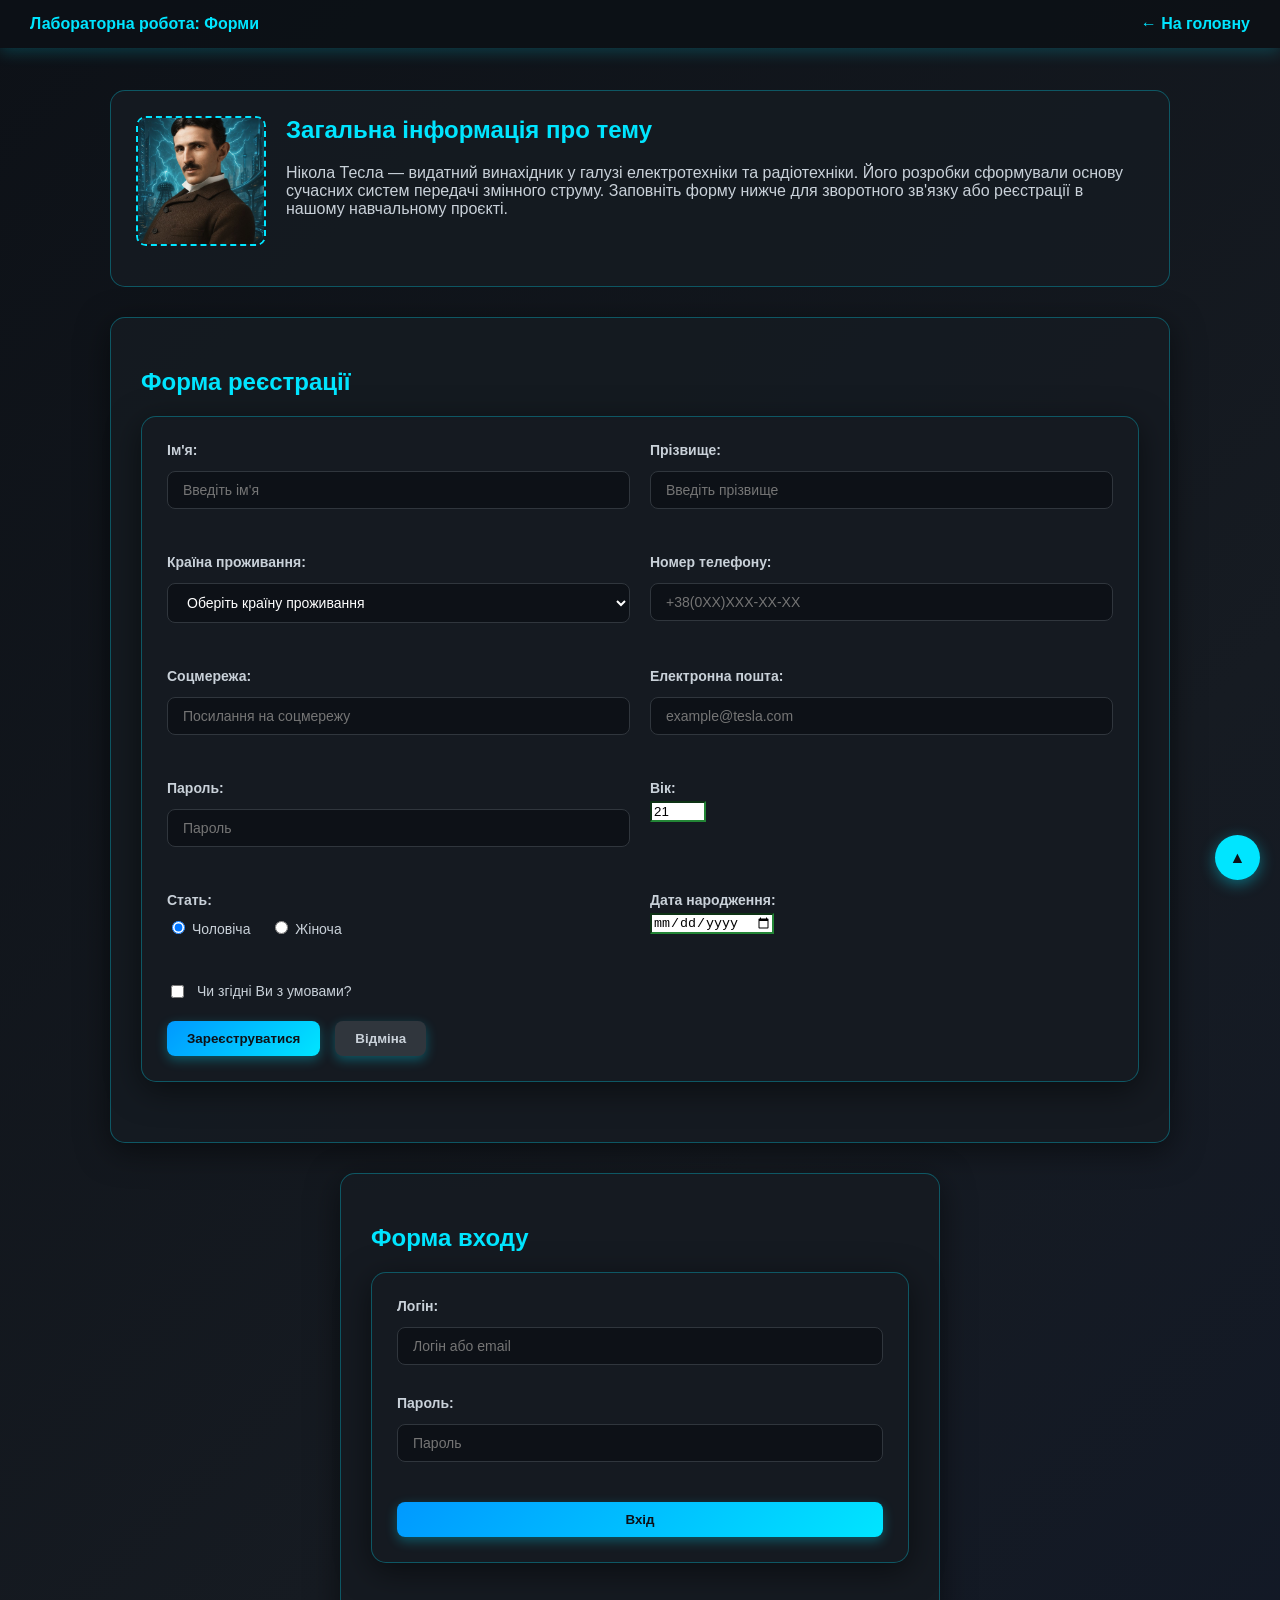
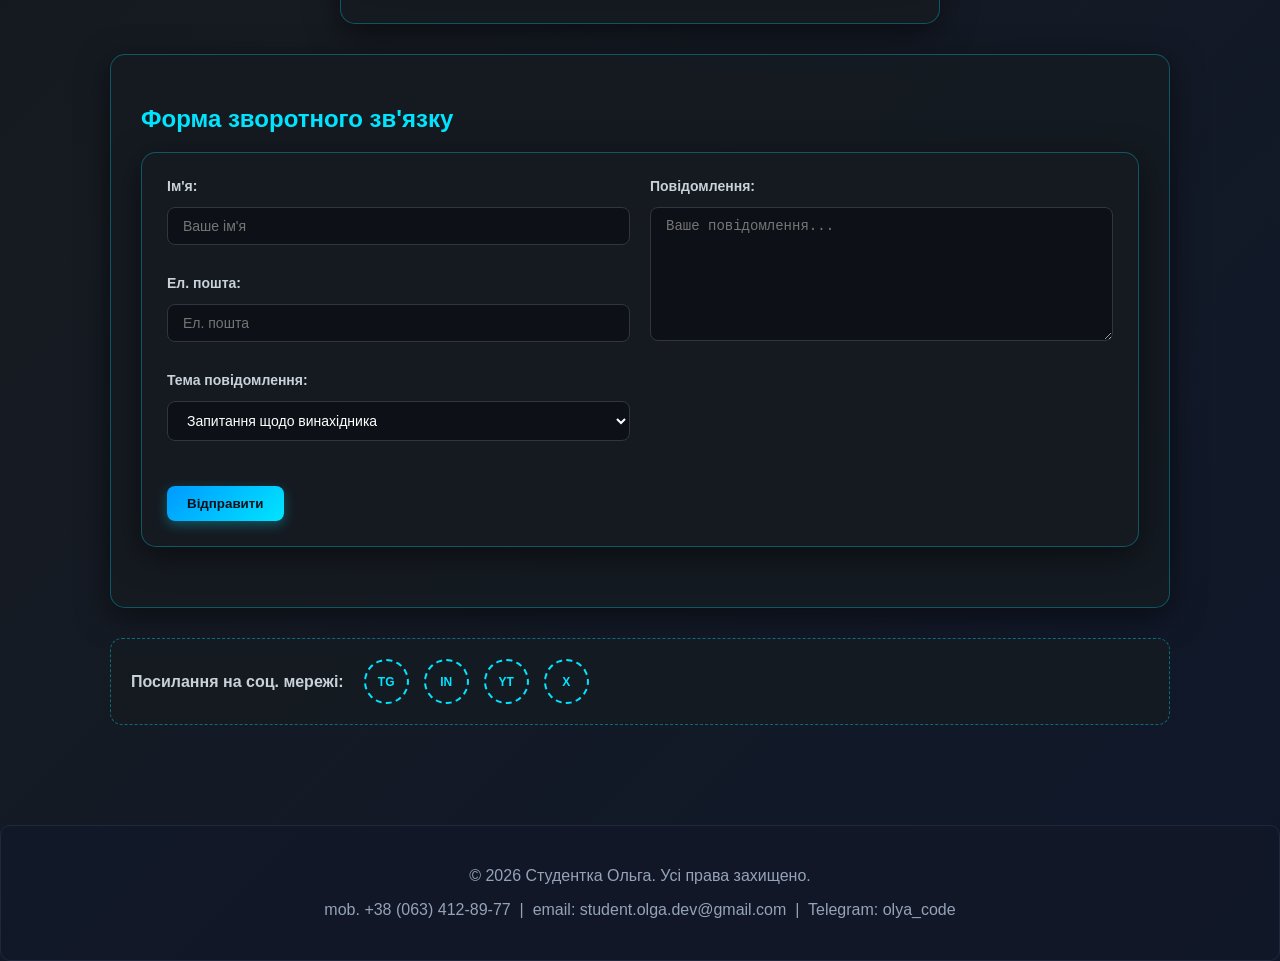
==== contact.html @ 8aa7f75f "Додано базові файли з лабораторної роботи 1" ====
<!DOCTYPE html>
<html lang="uk">
<head>
    <meta charset="UTF-8">
    <meta name="viewport" content="width=device-width, initial-scale=1.0">
    <title>Лабораторна робота: Форми</title>
    <link rel="stylesheet" href="css/styles.css">
    <style>
        .form-section {
            background: rgba(22, 27, 34, 0.9);
            border-radius: 15px;
            padding: 30px;
            margin-bottom: 30px;
            border: 1px solid rgba(0, 229, 255, 0.3);
            box-shadow: 0 8px 32px rgba(0, 0, 0, 0.5);
        }
        .form-row {
            display: grid;
            grid-template-columns: 1fr 1fr;
            gap: 20px;
            margin-bottom: 15px;
        }
        .form-group {
            margin-bottom: 15px;
        }
        label {
            display: block;
            margin-bottom: 5px;
            color: #c9d1d9;
            font-weight: bold;
            font-size: 14px;
        }
        .radio-group {
            display: flex;
            gap: 20px;
            align-items: center;
            margin: 10px 0 15px 0;
        }
        .radio-group label {
            font-weight: normal;
            margin-bottom: 0;
            cursor: pointer;
        }
        .checkbox-label {
            display: flex;
            align-items: center;
            gap: 10px;
            cursor: pointer;
            font-weight: normal;
            margin: 15px 0;
        }
        .social-links-box {
            background: rgba(22, 27, 34, 0.9);
            border: 1px dashed rgba(0, 229, 255, 0.4);
            padding: 20px;
            border-radius: 12px;
            display: flex;
            align-items: center;
            gap: 20px;
            margin-bottom: 40px;
            flex-wrap: wrap;
        }
        .social-circle {
            width: 45px;
            height: 45px;
            border: 2px dashed #00e5ff;
            border-radius: 50%;
            display: flex;
            align-items: center;
            justify-content: center;
            color: #00e5ff;
            text-decoration: none;
            font-weight: bold;
            font-size: 12px;
            transition: 0.3s;
        }
        .social-circle:hover {
            background: rgba(0, 229, 255, 0.1);
            box-shadow: 0 0 10px rgba(0, 229, 255, 0.4);
        }
    </style>
</head>
<body>

    <nav>
        <span>Лабораторна робота: Форми</span>
        <a href="index.html">← На головну</a>
    </nav>

    <div class="container" id="main">

               <div class="content-section" style="background: rgba(22, 27, 34, 0.9); border-radius: 15px; padding: 25px; margin-bottom: 30px; border: 1px solid rgba(0, 229, 255, 0.3); overflow: hidden;">
            <img src="images/tesla.jpg" alt="Нікола Тесла" style="float: left; width: 130px; height: 130px; object-fit: cover; border-radius: 10px; border: 2px dashed #00e5ff; margin-right: 20px; margin-bottom: 15px;">
            <div class="text-block">
                <h2 style="color: #00e5ff; margin-top: 0;">Загальна інформація про тему</h2>
                <p>Нікола Тесла — видатний винахідник у галузі електротехніки та радіотехніки. Його розробки сформували основу сучасних систем передачі змінного струму. Заповніть форму нижче для зворотного зв'язку або реєстрації в нашому навчальному проєкті.</p>
            </div>
        </div>

         
        <div class="form-section">
            <h2>Форма реєстрації</h2>
            <form>
                <div class="form-row">
                    <div class="form-group">
                        <label>Ім'я:</label>
                        <input type="text" placeholder="Введіть ім'я" required>
                    </div>
                    <div class="form-group">
                        <label>Прізвище:</label>
                        <input type="text" placeholder="Введіть прізвище" required>
                    </div>
                </div>

                <div class="form-row">
                    <div class="form-group">
                        <label>Країна проживання:</label>
                        <select>
                            <option>Оберіть країну проживання</option>
                            <option>Україна</option>
                            <option>США</option>
                            <option>Велика Британія</option>
                        </select>
                    </div>
                    <div class="form-group">
                        <label>Номер телефону:</label>
                        <input type="tel" placeholder="+38(0XX)XXX-XX-XX" required>
                    </div>
                </div>

                <div class="form-row">
                    <div class="form-group">
                        <label>Соцмережа:</label>
                        <input type="text" placeholder="Посилання на соцмережу">
                    </div>
                    <div class="form-group">
                        <label>Електронна пошта:</label>
                        <input type="email" placeholder="example@tesla.com" required>
                    </div>
                </div>

                <div class="form-row">
                    <div class="form-group">
                        <label>Пароль:</label>
                        <input type="password" placeholder="Пароль" required>
                    </div>
                    <div class="form-group">
                        <label>Вік:</label>
                        <input type="number" min="1" max="120" value="21">
                    </div>
                </div>

                <div class="form-row">
                    <div class="form-group">
                        <label>Стать:</label>
                        <div class="radio-group">
                            <label><input type="radio" name="gender" checked> Чоловіча</label>
                            <label><input type="radio" name="gender"> Жіноча</label>
                        </div>
                    </div>
                    <div class="form-group">
                        <label>Дата народження:</label>
                        <input type="date">
                    </div>
                </div>

                <label class="checkbox-label">
                    <input type="checkbox" required> Чи згідні Ви з умовами?
                </label>

                <div style="display: flex; gap: 15px; margin-top: 20px;">
                    <button type="submit">Зареєструватися</button>
                    <button type="reset" style="background: #30363d; color: #c9d1d9;">Відміна</button>
                </div>
            </form>
        </div>

       
        <div class="form-section" style="max-width: 600px; margin: 0 auto 30px auto;">
            <h2>Форма входу</h2>
            <form>
                <div class="form-group">
                    <label>Логін:</label>
                    <input type="text" placeholder="Логін або email" required>
                </div>
                <div class="form-group">
                    <label>Пароль:</label>
                    <input type="password" placeholder="Пароль" required>
                </div>
                <button type="submit" style="width: 100%; margin-top: 10px;">Вхід</button>
            </form>
        </div>

         
        <div class="form-section">
            <h2>Форма зворотного зв'язку</h2>
            <form>
                <div class="form-row">
                    <div>
                        <div class="form-group">
                            <label>Ім'я:</label>
                            <input type="text" placeholder="Ваше ім'я" required>
                        </div>
                        <div class="form-group">
                            <label>Ел. пошта:</label>
                            <input type="email" placeholder="Ел. пошта" required>
                        </div>
                        <div class="form-group">
                            <label>Тема повідомлення:</label>
                            <select>
                                <option>Запитання щодо винахідника</option>
                                <option>Технічна підтримка</option>
                            </select>
                        </div>
                    </div>
                    <div>
                        <div class="form-group">
                            <label>Повідомлення:</label>
                            <textarea rows="7" placeholder="Ваше повідомлення..." required></textarea>
                        </div>
                    </div>
                </div>
                <button type="submit">Відправити</button>
            </form>
        </div>

        
        <div class="social-links-box">
            <strong>Посилання на соц. мережі:</strong>
            <div style="display: flex; gap: 15px; flex-wrap: wrap;">
                <a href="#" class="social-circle">TG</a>
                <a href="#" class="social-circle">IN</a>
                <a href="#" class="social-circle">YT</a>
                <a href="#" class="social-circle">X</a>
            </div>
        </div>

    </div>

    <a href="#main" class="scroll-top" title="Вгору">▲</a>

    <footer id="contacts" style="text-align: center; padding: 25px; background: rgba(17, 24, 39, 0.9); border: 1px solid #1f293d; border-radius: 10px; color: #94a3b8; margin-top: 40px;">
    <p>© 2026 Студентка Ольга. Усі права захищено.</p>
    <p style="margin-top: 8px;">
        mob. +38 (063) 412-89-77 &nbsp;|&nbsp; email: student.olga.dev@gmail.com &nbsp;|&nbsp; Telegram: olya_code
    </p>
</footer>

</body>
</html>
---- css/styles.css ----
* {
    box-sizing: border-box;
}
body {
    margin: 0;
    padding-top: 70px;
    font-family: Arial, sans-serif;
    background: linear-gradient(135deg, #0d1117, #161b22, #0f172a);
    color: #c9d1d9;
    min-height: 100vh;
}

/* Фіксоване меню зверху */
nav {
    position: fixed;
    top: 0;
    left: 0;
    width: 100%;
    background-color: rgba(13, 17, 23, 0.95);
    padding: 15px 30px;
    display: flex;
    justify-content: space-between;
    align-items: center;
    box-shadow: 0 4px 15px rgba(0, 229, 255, 0.2);
    z-index: 1000;
}
nav a, nav span {
    color: #00e5ff;
    text-decoration: none;
    font-weight: bold;
}
nav a:hover {
    color: #ffffff;
    text-shadow: 0 0 8px #00e5ff;
}

.container {
    max-width: 1100px;
    margin: 0 auto;
    padding: 20px;
}

/* Блок фото на головній (3 в ряд) */
.photo-section {
    background: rgba(22, 27, 34, 0.9);
    border-radius: 15px;
    padding: 25px;
    margin-bottom: 30px;
    border: 1px solid rgba(0, 229, 255, 0.3);
    box-shadow: 0 8px 32px rgba(0, 0, 0, 0.5);
    text-align: center;
}
.photo-section h2 {
    color: #00e5ff;
    margin-top: 0;
    border-bottom: 1px solid rgba(0, 229, 255, 0.2);
    padding-bottom: 10px;
    margin-bottom: 20px;
}
.photo-grid {
    display: flex;
    justify-content: space-between;
    gap: 20px;
    flex-wrap: wrap;
}
.photo-card {
    flex: 1;
    min-width: 280px;
    background: #0d1117;
    border: 2px dashed rgba(0, 229, 255, 0.4);
    border-radius: 10px;
    padding: 15px;
    color: #8b949e;
    text-align: center;
    transition: 0.3s;
}
.photo-card:hover {
    border-color: #00e5ff;
    box-shadow: 0 0 15px rgba(0, 229, 255, 0.3);
}
.photo-card img {
    max-width: 100%;
    height: 150px;
    object-fit: cover;
    border-radius: 6px;
    margin-bottom: 10px;
}
.photo-card a {
    color: #00e5ff;
    text-decoration: none;
    display: block;
    margin-top: 5px;
}
.photo-card a:hover {
    text-decoration: underline;
}

/* Секція з текстом та float */
.content-section {
    background: rgba(22, 27, 34, 0.8);
    border-radius: 12px;
    padding: 20px;
    margin-bottom: 30px;
    border: 1px solid rgba(0, 229, 255, 0.2);
    overflow: hidden;
}
.float-img {
    float: left;
    width: 120px;
    height: 120px;
    background: #21262d;
    border: 2px dashed #00e5ff;
    border-radius: 8px;
    margin-right: 20px;
    margin-bottom: 15px;
    display: flex;
    align-items: center;
    justify-content: center;
    color: #8b949e;
    font-size: 12px;
    text-align: center;
    padding: 10px;
}

/* Стилі для форм */
form {
    background: rgba(22, 27, 34, 0.9);
    border-radius: 15px;
    padding: 25px;
    margin-bottom: 30px;
    border: 1px solid rgba(0, 229, 255, 0.3);
    box-shadow: 0 8px 32px rgba(0, 0, 0, 0.5);
}
h2 {
    color: #00e5ff;
}
input[type="text"],
input[type="password"],
input[type="email"],
input[type="tel"],
select,
textarea {
    width: 100%;
    padding: 10px 15px;
    margin: 8px 0 15px 0;
    background: #0d1117;
    border: 1px solid #30363d;
    border-radius: 8px;
    color: #ffffff;
    font-size: 14px;
    transition: all 0.3s ease;
}
input:focus, select:focus, textarea:focus {
    outline: none;
    border-color: #00e5ff;
    box-shadow: 0 0 10px rgba(0, 229, 255, 0.4);
}
input:not(:placeholder-shown):valid {
    border-color: #238636;
}
input:not(:placeholder-shown):invalid {
    border-color: #da3633;
}
button {
    background: linear-gradient(135deg, #0099ff, #00e5ff);
    color: #0d1117;
    border: none;
    padding: 10px 20px;
    border-radius: 8px;
    font-weight: bold;
    cursor: pointer;
    transition: all 0.3s ease;
    box-shadow: 0 4px 12px rgba(0, 229, 255, 0.3);
}
button:hover {
    opacity: 0.9;
    box-shadow: 0 6px 20px rgba(0, 229, 255, 0.5);
}
.form-grid {
    display: grid;
    grid-template-columns: 1fr 1fr;
    gap: 20px;
}
.full-width {
    grid-column: span 2;
}

/* Модальне вікно */
.modal-overlay {
    position: fixed;
    top: 0;
    left: 0;
    width: 100%;
    height: 100%;
    background: rgba(0, 0, 0, 0.7);
    display: flex;
    justify-content: center;
    align-items: center;
    z-index: 2000;
}
.modal-content {
    background: #161b22;
    width: 500px;
    max-width: 90%;
    padding: 30px;
    border-radius: 15px;
    border: 2px solid #00e5ff;
    box-shadow: 0 0 25px rgba(0, 229, 255, 0.5);
    position: relative;
}
.close-btn {
    position: absolute;
    top: 15px;
    right: 20px;
    background: none;
    border: none;
    color: #00e5ff;
    font-size: 20px;
    cursor: pointer;
}

/* Кнопка "Вгору" */
.scroll-top {
    position: fixed;
    bottom: 20px;
    right: 20px;
    background: #00e5ff;
    color: #0d1117;
    width: 45px;
    height: 45px;
    border-radius: 50%;
    display: flex;
    align-items: center;
    justify-content: center;
    text-decoration: none;
    font-weight: bold;
    box-shadow: 0 4px 15px rgba(0, 229, 255, 0.4);
    z-index: 1000;
}
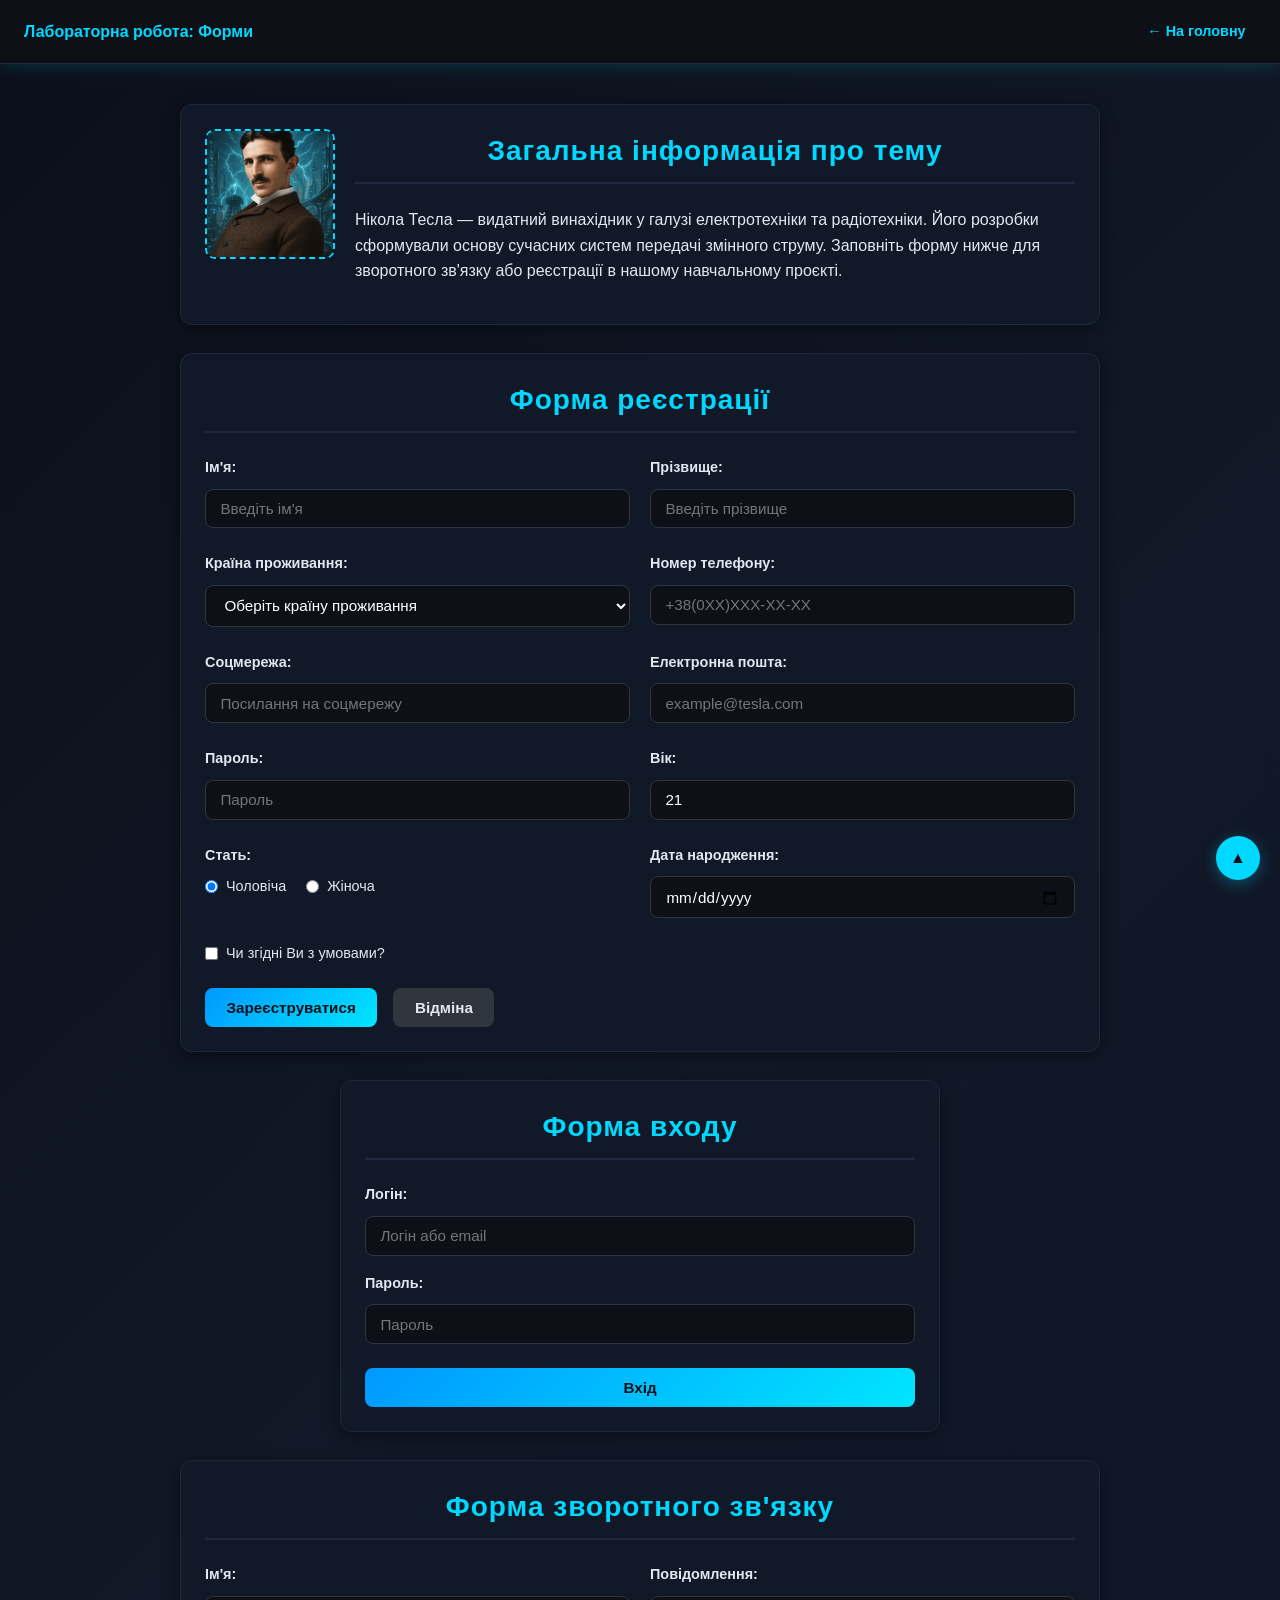
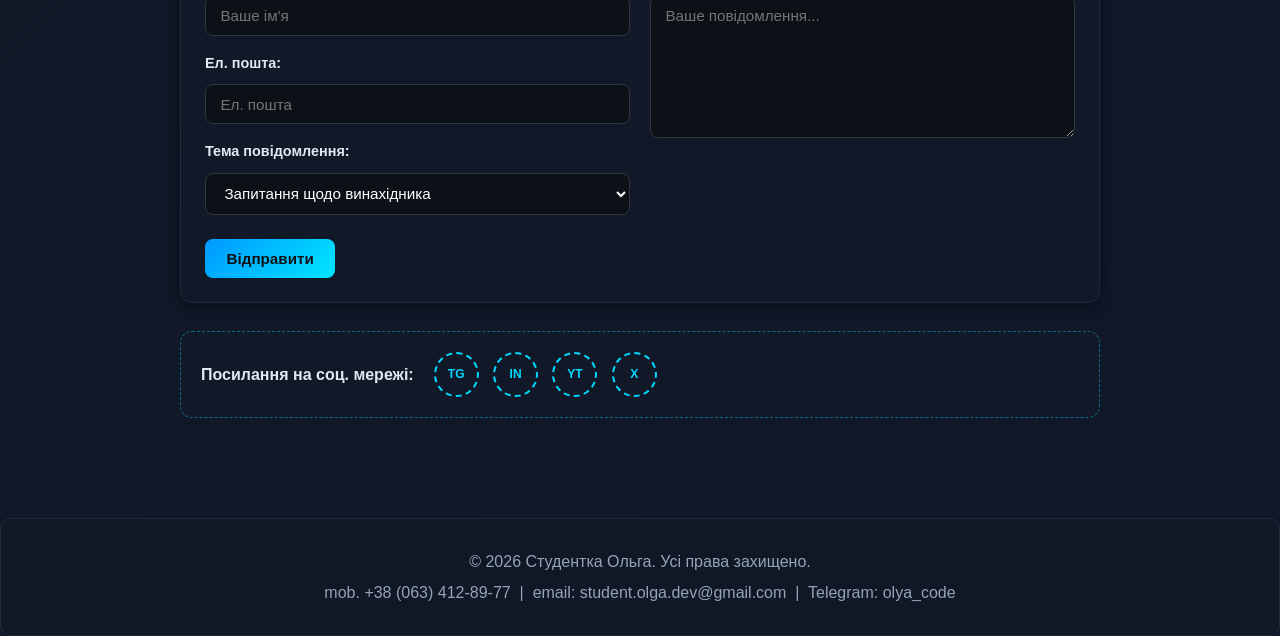
==== commit 2247bc9c: "адаптивний дизайн та медіа-запити" ====
--- a/contact.html
+++ b/contact.html
@@ -5,117 +5,44 @@
     <meta name="viewport" content="width=device-width, initial-scale=1.0">
     <title>Лабораторна робота: Форми</title>
     <link rel="stylesheet" href="css/styles.css">
-    <style>
-        .form-section {
-            background: rgba(22, 27, 34, 0.9);
-            border-radius: 15px;
-            padding: 30px;
-            margin-bottom: 30px;
-            border: 1px solid rgba(0, 229, 255, 0.3);
-            box-shadow: 0 8px 32px rgba(0, 0, 0, 0.5);
-        }
-        .form-row {
-            display: grid;
-            grid-template-columns: 1fr 1fr;
-            gap: 20px;
-            margin-bottom: 15px;
-        }
-        .form-group {
-            margin-bottom: 15px;
-        }
-        label {
-            display: block;
-            margin-bottom: 5px;
-            color: #c9d1d9;
-            font-weight: bold;
-            font-size: 14px;
-        }
-        .radio-group {
-            display: flex;
-            gap: 20px;
-            align-items: center;
-            margin: 10px 0 15px 0;
-        }
-        .radio-group label {
-            font-weight: normal;
-            margin-bottom: 0;
-            cursor: pointer;
-        }
-        .checkbox-label {
-            display: flex;
-            align-items: center;
-            gap: 10px;
-            cursor: pointer;
-            font-weight: normal;
-            margin: 15px 0;
-        }
-        .social-links-box {
-            background: rgba(22, 27, 34, 0.9);
-            border: 1px dashed rgba(0, 229, 255, 0.4);
-            padding: 20px;
-            border-radius: 12px;
-            display: flex;
-            align-items: center;
-            gap: 20px;
-            margin-bottom: 40px;
-            flex-wrap: wrap;
-        }
-        .social-circle {
-            width: 45px;
-            height: 45px;
-            border: 2px dashed #00e5ff;
-            border-radius: 50%;
-            display: flex;
-            align-items: center;
-            justify-content: center;
-            color: #00e5ff;
-            text-decoration: none;
-            font-weight: bold;
-            font-size: 12px;
-            transition: 0.3s;
-        }
-        .social-circle:hover {
-            background: rgba(0, 229, 255, 0.1);
-            box-shadow: 0 0 10px rgba(0, 229, 255, 0.4);
-        }
-    </style>
 </head>
 <body>
 
-    <nav>
+    <nav class="subpage-nav" aria-label="Навігація сторінки форм">
         <span>Лабораторна робота: Форми</span>
         <a href="index.html">← На головну</a>
     </nav>
 
     <div class="container" id="main">
 
-               <div class="content-section" style="background: rgba(22, 27, 34, 0.9); border-radius: 15px; padding: 25px; margin-bottom: 30px; border: 1px solid rgba(0, 229, 255, 0.3); overflow: hidden;">
-            <img src="images/tesla.jpg" alt="Нікола Тесла" style="float: left; width: 130px; height: 130px; object-fit: cover; border-radius: 10px; border: 2px dashed #00e5ff; margin-right: 20px; margin-bottom: 15px;">
-            <div class="text-block">
-                <h2 style="color: #00e5ff; margin-top: 0;">Загальна інформація про тему</h2>
-                <p>Нікола Тесла — видатний винахідник у галузі електротехніки та радіотехніки. Його розробки сформували основу сучасних систем передачі змінного струму. Заповніть форму нижче для зворотного зв'язку або реєстрації в нашому навчальному проєкті.</p>
+        <div class="content-section">
+            <div class="info-intro">
+                <img src="images/tesla.jpg" alt="Нікола Тесла" class="info-avatar">
+                <div class="info-text">
+                    <h2>Загальна інформація про тему</h2>
+                    <p>Нікола Тесла — видатний винахідник у галузі електротехніки та радіотехніки. Його розробки сформували основу сучасних систем передачі змінного струму. Заповніть форму нижче для зворотного зв'язку або реєстрації в нашому навчальному проєкті.</p>
+                </div>
             </div>
         </div>
 
-         
         <div class="form-section">
             <h2>Форма реєстрації</h2>
             <form>
                 <div class="form-row">
                     <div class="form-group">
-                        <label>Ім'я:</label>
-                        <input type="text" placeholder="Введіть ім'я" required>
+                        <label for="reg-name">Ім'я:</label>
+                        <input id="reg-name" type="text" placeholder="Введіть ім'я" required>
                     </div>
                     <div class="form-group">
-                        <label>Прізвище:</label>
-                        <input type="text" placeholder="Введіть прізвище" required>
+                        <label for="reg-surname">Прізвище:</label>
+                        <input id="reg-surname" type="text" placeholder="Введіть прізвище" required>
                     </div>
                 </div>
 
                 <div class="form-row">
                     <div class="form-group">
-                        <label>Країна проживання:</label>
-                        <select>
+                        <label for="reg-country">Країна проживання:</label>
+                        <select id="reg-country">
                             <option>Оберіть країну проживання</option>
                             <option>Україна</option>
                             <option>США</option>
@@ -123,30 +50,30 @@
                         </select>
                     </div>
                     <div class="form-group">
-                        <label>Номер телефону:</label>
-                        <input type="tel" placeholder="+38(0XX)XXX-XX-XX" required>
+                        <label for="reg-phone">Номер телефону:</label>
+                        <input id="reg-phone" type="tel" placeholder="+38(0XX)XXX-XX-XX" required>
                     </div>
                 </div>
 
                 <div class="form-row">
                     <div class="form-group">
-                        <label>Соцмережа:</label>
-                        <input type="text" placeholder="Посилання на соцмережу">
+                        <label for="reg-social">Соцмережа:</label>
+                        <input id="reg-social" type="text" placeholder="Посилання на соцмережу">
                     </div>
                     <div class="form-group">
-                        <label>Електронна пошта:</label>
-                        <input type="email" placeholder="example@tesla.com" required>
+                        <label for="reg-email">Електронна пошта:</label>
+                        <input id="reg-email" type="email" placeholder="example@tesla.com" required>
                     </div>
                 </div>
 
                 <div class="form-row">
                     <div class="form-group">
-                        <label>Пароль:</label>
-                        <input type="password" placeholder="Пароль" required>
+                        <label for="reg-pass">Пароль:</label>
+                        <input id="reg-pass" type="password" placeholder="Пароль" required>
                     </div>
                     <div class="form-group">
-                        <label>Вік:</label>
-                        <input type="number" min="1" max="120" value="21">
+                        <label for="reg-age">Вік:</label>
+                        <input id="reg-age" type="number" min="1" max="120" value="21">
                     </div>
                 </div>
 
@@ -159,8 +86,8 @@
                         </div>
                     </div>
                     <div class="form-group">
-                        <label>Дата народження:</label>
-                        <input type="date">
+                        <label for="reg-birth">Дата народження:</label>
+                        <input id="reg-birth" type="date">
                     </div>
                 </div>
 
@@ -168,46 +95,44 @@
                     <input type="checkbox" required> Чи згідні Ви з умовами?
                 </label>
 
-                <div style="display: flex; gap: 15px; margin-top: 20px;">
+                <div class="form-actions">
                     <button type="submit">Зареєструватися</button>
-                    <button type="reset" style="background: #30363d; color: #c9d1d9;">Відміна</button>
+                    <button type="reset" class="btn-secondary">Відміна</button>
                 </div>
             </form>
         </div>
 
-       
-        <div class="form-section" style="max-width: 600px; margin: 0 auto 30px auto;">
+        <div class="form-section form-card-narrow">
             <h2>Форма входу</h2>
             <form>
                 <div class="form-group">
-                    <label>Логін:</label>
-                    <input type="text" placeholder="Логін або email" required>
+                    <label for="login-user">Логін:</label>
+                    <input id="login-user" type="text" placeholder="Логін або email" required>
                 </div>
                 <div class="form-group">
-                    <label>Пароль:</label>
-                    <input type="password" placeholder="Пароль" required>
+                    <label for="login-pass">Пароль:</label>
+                    <input id="login-pass" type="password" placeholder="Пароль" required>
                 </div>
-                <button type="submit" style="width: 100%; margin-top: 10px;">Вхід</button>
+                <button type="submit" class="btn-full">Вхід</button>
             </form>
         </div>
 
-         
         <div class="form-section">
             <h2>Форма зворотного зв'язку</h2>
             <form>
                 <div class="form-row">
                     <div>
                         <div class="form-group">
-                            <label>Ім'я:</label>
-                            <input type="text" placeholder="Ваше ім'я" required>
+                            <label for="fb-name">Ім'я:</label>
+                            <input id="fb-name" type="text" placeholder="Ваше ім'я" required>
                         </div>
                         <div class="form-group">
-                            <label>Ел. пошта:</label>
-                            <input type="email" placeholder="Ел. пошта" required>
+                            <label for="fb-email">Ел. пошта:</label>
+                            <input id="fb-email" type="email" placeholder="Ел. пошта" required>
                         </div>
                         <div class="form-group">
-                            <label>Тема повідомлення:</label>
-                            <select>
+                            <label for="fb-topic">Тема повідомлення:</label>
+                            <select id="fb-topic">
                                 <option>Запитання щодо винахідника</option>
                                 <option>Технічна підтримка</option>
                             </select>
@@ -215,8 +140,8 @@
                     </div>
                     <div>
                         <div class="form-group">
-                            <label>Повідомлення:</label>
-                            <textarea rows="7" placeholder="Ваше повідомлення..." required></textarea>
+                            <label for="fb-msg">Повідомлення:</label>
+                            <textarea id="fb-msg" rows="7" placeholder="Ваше повідомлення..." required></textarea>
                         </div>
                     </div>
                 </div>
@@ -224,10 +149,9 @@
             </form>
         </div>
 
-        
         <div class="social-links-box">
             <strong>Посилання на соц. мережі:</strong>
-            <div style="display: flex; gap: 15px; flex-wrap: wrap;">
+            <div class="social-list">
                 <a href="#" class="social-circle">TG</a>
                 <a href="#" class="social-circle">IN</a>
                 <a href="#" class="social-circle">YT</a>
@@ -239,12 +163,12 @@
 
     <a href="#main" class="scroll-top" title="Вгору">▲</a>
 
-    <footer id="contacts" style="text-align: center; padding: 25px; background: rgba(17, 24, 39, 0.9); border: 1px solid #1f293d; border-radius: 10px; color: #94a3b8; margin-top: 40px;">
-    <p>© 2026 Студентка Ольга. Усі права захищено.</p>
-    <p style="margin-top: 8px;">
-        mob. +38 (063) 412-89-77 &nbsp;|&nbsp; email: student.olga.dev@gmail.com &nbsp;|&nbsp; Telegram: olya_code
-    </p>
-</footer>
+    <footer id="contacts" class="site-footer">
+        <p>© 2026 Студентка Ольга. Усі права захищено.</p>
+        <p>
+            mob. +38 (063) 412-89-77  |  email: student.olga.dev@gmail.com  |  Telegram: olya_code
+        </p>
+    </footer>
 
 </body>
 </html>
--- a/css/styles.css
+++ b/css/styles.css
@@ -1,239 +1,610 @@
-* {
+*,
+*::before,
+*::after {
     box-sizing: border-box;
 }
+
+:root {
+    --bg-color: #0b0f19;
+    --card-bg: #111827;
+    --surface-elevated: #0f172a;
+    --border-color: #1f293d;
+    --text-main: #e2e8f0;
+    --text-muted: #94a3b8;
+    --electric-blue: #00d8ff;
+    --electric-glow: rgba(0, 216, 255, 0.3);
+}
+
+html {
+    font-size: 16px;
+    scroll-behavior: smooth;
+}
+
 body {
     margin: 0;
-    padding-top: 70px;
-    font-family: Arial, sans-serif;
-    background: linear-gradient(135deg, #0d1117, #161b22, #0f172a);
-    color: #c9d1d9;
+    font-family: 'Segoe UI', Tahoma, Geneva, Verdana, sans-serif;
+    background: linear-gradient(135deg, #0b0f19, #111827, #0f172a);
+    color: var(--text-main);
+    line-height: 1.6;
     min-height: 100vh;
 }
 
-/* Фіксоване меню зверху */
-nav {
-    position: fixed;
-    top: 0;
-    left: 0;
+/* Контейнер */
+.container {
     width: 100%;
-    background-color: rgba(13, 17, 23, 0.95);
-    padding: 15px 30px;
-    display: flex;
+    max-width: 960px;
+    margin: 0 auto;
+    padding: 1.25rem;
+}
+
+/* Шапка головної сторінки */
+.site-header {
+    text-align: center;
+    padding: 1.75rem 1.25rem;
+    background: var(--card-bg);
+    border: 1px solid var(--border-color);
+    border-radius: 12px;
+    box-shadow: 0 0 20px var(--electric-glow);
+    margin-bottom: 1.75rem;
+}
+
+.site-header h1 {
+    color: var(--electric-blue);
+    font-size: clamp(1.75rem, 4vw, 2.5rem);
+    margin: 0;
+    letter-spacing: 2px;
+    text-shadow: 0 0 10px var(--electric-glow);
+}
+
+.subtitle {
+    color: var(--text-muted);
+    font-size: 1.05rem;
+    font-style: italic;
+    margin: 0.6rem 0 1.25rem;
+}
+
+/* Навігація (Flexbox) */
+.main-nav,
+.subpage-nav {
+    display: flex;
+    align-items: center;
+    flex-wrap: wrap;
+    gap: 0.5rem 0.75rem;
+}
+
+.main-nav {
+    justify-content: center;
+}
+
+.subpage-nav {
     justify-content: space-between;
-    align-items: center;
-    box-shadow: 0 4px 15px rgba(0, 229, 255, 0.2);
-    z-index: 1000;
-}
-nav a, nav span {
-    color: #00e5ff;
+    background: rgba(13, 17, 23, 0.95);
+    padding: 0.9rem 1.5rem;
+    border-bottom: 1px solid var(--border-color);
+    box-shadow: 0 4px 15px rgba(0, 216, 255, 0.15);
+    margin-bottom: 1.25rem;
+}
+
+.subpage-nav span {
+    color: var(--electric-blue);
+    font-weight: bold;
+}
+
+.main-nav a,
+.subpage-nav a {
+    color: var(--electric-blue);
     text-decoration: none;
     font-weight: bold;
-}
-nav a:hover {
+    font-size: 0.9rem;
+    padding: 0.35rem 0.65rem;
+    border-radius: 6px;
+    transition: all 0.25s ease;
+}
+
+.main-nav a:hover,
+.main-nav a:focus-visible,
+.subpage-nav a:hover,
+.subpage-nav a:focus-visible {
     color: #ffffff;
-    text-shadow: 0 0 8px #00e5ff;
-}
-
-.container {
-    max-width: 1100px;
-    margin: 0 auto;
-    padding: 20px;
-}
-
-/* Блок фото на головній (3 в ряд) */
-.photo-section {
-    background: rgba(22, 27, 34, 0.9);
-    border-radius: 15px;
-    padding: 25px;
-    margin-bottom: 30px;
-    border: 1px solid rgba(0, 229, 255, 0.3);
-    box-shadow: 0 8px 32px rgba(0, 0, 0, 0.5);
+    background: rgba(0, 216, 255, 0.12);
+    text-shadow: 0 0 8px var(--electric-blue);
+    outline: none;
+}
+
+.nav-divider {
+    color: var(--text-muted);
+    user-select: none;
+}
+
+/* Секції */
+section,
+.form-section,
+.content-section {
+    background: var(--card-bg);
+    border: 1px solid var(--border-color);
+    border-radius: 12px;
+    padding: 1.5rem;
+    margin-bottom: 1.75rem;
+    box-shadow: 0 4px 15px rgba(0, 0, 0, 0.4);
+}
+
+h2 {
+    color: var(--electric-blue);
+    font-size: clamp(1.3rem, 2.5vw, 1.75rem);
+    border-bottom: 2px solid var(--border-color);
+    padding-bottom: 0.5rem;
+    margin-top: 0;
+    letter-spacing: 1px;
     text-align: center;
 }
-.photo-section h2 {
-    color: #00e5ff;
-    margin-top: 0;
-    border-bottom: 1px solid rgba(0, 229, 255, 0.2);
-    padding-bottom: 10px;
-    margin-bottom: 20px;
-}
+
+blockquote {
+    background: #162032;
+    border-left: 4px solid var(--electric-blue);
+    margin: 1.25rem 0;
+    padding: 1rem;
+    border-radius: 0 8px 8px 0;
+    font-style: italic;
+    color: #f1f5f9;
+}
+
+/* Вкладений список */
+.nested-list {
+    padding-left: 1.25rem;
+}
+
+.nested-list > li {
+    margin-bottom: 1rem;
+    font-weight: bold;
+    color: var(--electric-blue);
+}
+
+.nested-list ul {
+    font-weight: normal;
+    color: var(--text-main);
+    margin-top: 0.35rem;
+    padding-left: 1.5rem;
+}
+
+.nested-list ul li {
+    margin-bottom: 0.35rem;
+}
+
+/* Галерея фото (CSS Grid) */
 .photo-grid {
-    display: flex;
+    display: grid;
+    grid-template-columns: repeat(auto-fit, minmax(240px, 1fr));
+    gap: 1.25rem;
+    margin-top: 1.25rem;
+}
+
+.photo-card {
+    display: flex;
+    flex-direction: column;
     justify-content: space-between;
-    gap: 20px;
-    flex-wrap: wrap;
-}
-.photo-card {
-    flex: 1;
-    min-width: 280px;
-    background: #0d1117;
-    border: 2px dashed rgba(0, 229, 255, 0.4);
-    border-radius: 10px;
-    padding: 15px;
-    color: #8b949e;
+    background: var(--surface-elevated);
+    border: 1px solid var(--border-color);
+    border-radius: 8px;
+    padding: 0.85rem;
     text-align: center;
-    transition: 0.3s;
-}
+    transition: transform 0.25s ease, border-color 0.25s ease, box-shadow 0.25s ease;
+}
+
 .photo-card:hover {
-    border-color: #00e5ff;
-    box-shadow: 0 0 15px rgba(0, 229, 255, 0.3);
-}
+    transform: translateY(-4px);
+    border-color: var(--electric-blue);
+    box-shadow: 0 0 15px var(--electric-glow);
+}
+
+.photo-card a {
+    display: block;
+    text-decoration: none;
+    color: inherit;
+}
+
+/* Гнучкі зображення */
+img {
+    max-width: 100%;
+    height: auto;
+    display: block;
+}
+
 .photo-card img {
-    max-width: 100%;
-    height: 150px;
+    width: 100%;
+    height: 240px;
     object-fit: cover;
     border-radius: 6px;
-    margin-bottom: 10px;
-}
-.photo-card a {
-    color: #00e5ff;
-    text-decoration: none;
+    background-color: #000;
+}
+
+.detail-media {
+    text-align: center;
+    margin: 1.5rem 0;
+}
+
+.detail-media img {
+    margin: 0 auto;
+    max-height: 380px;
+    border-radius: 8px;
+    border: 1px solid var(--border-color);
+}
+
+.partner-layout {
+    display: flex;
+    gap: 1.25rem;
+    align-items: flex-start;
+    flex-wrap: wrap;
+    margin-top: 1.25rem;
+}
+
+.partner-photo {
+    width: 280px;
+    max-width: 100%;
+    border-radius: 8px;
+    border: 1px solid var(--border-color);
+}
+
+.partner-info {
+    flex: 1 1 280px;
+}
+
+.info-intro {
+    display: flex;
+    gap: 1.25rem;
+    align-items: flex-start;
+    flex-wrap: wrap;
+}
+
+.info-avatar {
+    width: 130px;
+    height: 130px;
+    object-fit: cover;
+    border-radius: 10px;
+    border: 2px dashed var(--electric-blue);
+}
+
+.info-text {
+    flex: 1 1 240px;
+}
+
+.photo-caption {
+    margin-top: 0.75rem;
+    font-size: 0.95rem;
+}
+
+.photo-caption strong {
+    color: var(--electric-blue);
+}
+
+.photo-caption em {
+    color: var(--text-muted);
+    font-size: 0.85rem;
+}
+
+/* Адаптивна таблиця */
+.table-responsive {
+    width: 100%;
+    overflow-x: auto;
+    -webkit-overflow-scrolling: touch;
+    margin-top: 1rem;
+}
+
+table {
+    width: 100%;
+    min-width: 540px;
+    border-collapse: collapse;
+    background: var(--surface-elevated);
+}
+
+caption {
+    caption-side: top;
+    text-align: left;
+    color: var(--text-muted);
+    margin-bottom: 0.65rem;
+    font-style: italic;
+}
+
+th,
+td {
+    border: 1px solid var(--border-color);
+    padding: 0.75rem;
+    text-align: left;
+}
+
+th {
+    background-color: #1e293b;
+    color: var(--electric-blue);
+}
+
+tbody tr:nth-child(even) {
+    background-color: #131c2e;
+}
+
+tfoot tr {
+    background-color: #1e293b;
+    color: var(--electric-blue);
+}
+
+/* Форми (CSS Grid + Flexbox) */
+.form-card-narrow {
+    max-width: 600px;
+    margin-left: auto;
+    margin-right: auto;
+}
+
+.form-row {
+    display: grid;
+    grid-template-columns: repeat(2, 1fr);
+    gap: 1.25rem;
+    margin-bottom: 0.5rem;
+}
+
+.form-group {
+    margin-bottom: 1rem;
+}
+
+label {
     display: block;
-    margin-top: 5px;
-}
-.photo-card a:hover {
-    text-decoration: underline;
-}
-
-/* Секція з текстом та float */
-.content-section {
-    background: rgba(22, 27, 34, 0.8);
-    border-radius: 12px;
-    padding: 20px;
-    margin-bottom: 30px;
-    border: 1px solid rgba(0, 229, 255, 0.2);
-    overflow: hidden;
-}
-.float-img {
-    float: left;
-    width: 120px;
-    height: 120px;
-    background: #21262d;
-    border: 2px dashed #00e5ff;
-    border-radius: 8px;
-    margin-right: 20px;
-    margin-bottom: 15px;
-    display: flex;
-    align-items: center;
-    justify-content: center;
-    color: #8b949e;
-    font-size: 12px;
-    text-align: center;
-    padding: 10px;
-}
-
-/* Стилі для форм */
-form {
-    background: rgba(22, 27, 34, 0.9);
-    border-radius: 15px;
-    padding: 25px;
-    margin-bottom: 30px;
-    border: 1px solid rgba(0, 229, 255, 0.3);
-    box-shadow: 0 8px 32px rgba(0, 0, 0, 0.5);
-}
-h2 {
-    color: #00e5ff;
-}
+    margin-bottom: 0.35rem;
+    color: var(--text-main);
+    font-weight: bold;
+    font-size: 0.9rem;
+}
+
 input[type="text"],
 input[type="password"],
 input[type="email"],
 input[type="tel"],
+input[type="number"],
+input[type="date"],
 select,
 textarea {
     width: 100%;
-    padding: 10px 15px;
-    margin: 8px 0 15px 0;
+    padding: 0.65rem 0.9rem;
+    margin-top: 0.25rem;
     background: #0d1117;
     border: 1px solid #30363d;
     border-radius: 8px;
     color: #ffffff;
-    font-size: 14px;
-    transition: all 0.3s ease;
-}
-input:focus, select:focus, textarea:focus {
+    font-size: 0.95rem;
+    font-family: inherit;
+    transition: border-color 0.25s ease, box-shadow 0.25s ease;
+}
+
+input:focus,
+select:focus,
+textarea:focus {
     outline: none;
-    border-color: #00e5ff;
-    box-shadow: 0 0 10px rgba(0, 229, 255, 0.4);
-}
-input:not(:placeholder-shown):valid {
-    border-color: #238636;
-}
-input:not(:placeholder-shown):invalid {
-    border-color: #da3633;
-}
+    border-color: var(--electric-blue);
+    box-shadow: 0 0 10px rgba(0, 216, 255, 0.3);
+}
+
+.radio-group {
+    display: flex;
+    gap: 1.25rem;
+    align-items: center;
+    flex-wrap: wrap;
+    margin-top: 0.5rem;
+}
+
+.radio-group label,
+.checkbox-label {
+    display: inline-flex;
+    align-items: center;
+    gap: 0.5rem;
+    font-weight: normal;
+    margin-bottom: 0;
+    cursor: pointer;
+}
+
+.radio-group input,
+.checkbox-label input {
+    width: auto;
+    margin: 0;
+}
+
+.form-actions {
+    display: flex;
+    gap: 1rem;
+    flex-wrap: wrap;
+    margin-top: 1.25rem;
+}
+
 button {
     background: linear-gradient(135deg, #0099ff, #00e5ff);
     color: #0d1117;
     border: none;
-    padding: 10px 20px;
+    padding: 0.7rem 1.35rem;
     border-radius: 8px;
     font-weight: bold;
+    font-size: 0.95rem;
     cursor: pointer;
-    transition: all 0.3s ease;
-    box-shadow: 0 4px 12px rgba(0, 229, 255, 0.3);
-}
+    transition: opacity 0.25s ease, box-shadow 0.25s ease;
+}
+
 button:hover {
-    opacity: 0.9;
-    box-shadow: 0 6px 20px rgba(0, 229, 255, 0.5);
-}
-.form-grid {
-    display: grid;
-    grid-template-columns: 1fr 1fr;
-    gap: 20px;
-}
-.full-width {
-    grid-column: span 2;
-}
-
-/* Модальне вікно */
-.modal-overlay {
-    position: fixed;
-    top: 0;
-    left: 0;
+    opacity: 0.92;
+    box-shadow: 0 6px 18px rgba(0, 216, 255, 0.35);
+}
+
+button.btn-secondary {
+    background: #30363d;
+    color: var(--text-main);
+}
+
+button.btn-full {
     width: 100%;
-    height: 100%;
-    background: rgba(0, 0, 0, 0.7);
-    display: flex;
+    margin-top: 0.5rem;
+}
+
+/* Соцмережі та кнопка «Вгору» */
+.social-links-box {
+    background: var(--card-bg);
+    border: 1px dashed rgba(0, 216, 255, 0.45);
+    padding: 1.25rem;
+    border-radius: 12px;
+    display: flex;
+    align-items: center;
+    gap: 1.25rem;
+    flex-wrap: wrap;
+    margin-bottom: 2.5rem;
+}
+
+.social-list {
+    display: flex;
+    gap: 0.9rem;
+    flex-wrap: wrap;
+}
+
+.social-circle {
+    width: 45px;
+    height: 45px;
+    border: 2px dashed var(--electric-blue);
+    border-radius: 50%;
+    display: flex;
+    align-items: center;
     justify-content: center;
-    align-items: center;
-    z-index: 2000;
-}
-.modal-content {
-    background: #161b22;
-    width: 500px;
-    max-width: 90%;
-    padding: 30px;
-    border-radius: 15px;
-    border: 2px solid #00e5ff;
-    box-shadow: 0 0 25px rgba(0, 229, 255, 0.5);
-    position: relative;
-}
-.close-btn {
-    position: absolute;
-    top: 15px;
-    right: 20px;
-    background: none;
-    border: none;
-    color: #00e5ff;
-    font-size: 20px;
-    cursor: pointer;
-}
-
-/* Кнопка "Вгору" */
+    color: var(--electric-blue);
+    text-decoration: none;
+    font-weight: bold;
+    font-size: 0.75rem;
+    transition: background-color 0.25s ease, box-shadow 0.25s ease;
+}
+
+.social-circle:hover {
+    background: rgba(0, 216, 255, 0.12);
+    box-shadow: 0 0 12px var(--electric-glow);
+}
+
 .scroll-top {
     position: fixed;
-    bottom: 20px;
-    right: 20px;
-    background: #00e5ff;
+    bottom: 1.25rem;
+    right: 1.25rem;
+    background: var(--electric-blue);
     color: #0d1117;
-    width: 45px;
-    height: 45px;
+    width: 44px;
+    height: 44px;
     border-radius: 50%;
     display: flex;
     align-items: center;
     justify-content: center;
     text-decoration: none;
     font-weight: bold;
-    box-shadow: 0 4px 15px rgba(0, 229, 255, 0.4);
+    box-shadow: 0 4px 15px var(--electric-glow);
     z-index: 1000;
+}
+
+.back-link {
+    display: inline-block;
+    margin-top: 1rem;
+    color: var(--electric-blue);
+    text-decoration: none;
+    font-weight: bold;
+}
+
+.back-link:hover {
+    text-decoration: underline;
+}
+
+hr.section-divider {
+    border: 0;
+    border-top: 1px solid var(--border-color);
+    margin: 1.25rem 0;
+}
+
+/* Підвал */
+.site-footer {
+    text-align: center;
+    padding: 1.5rem;
+    background: rgba(17, 24, 39, 0.92);
+    border: 1px solid var(--border-color);
+    border-radius: 10px;
+    color: var(--text-muted);
+    margin-top: 2.5rem;
+}
+
+.site-footer p {
+    margin: 0.35rem 0;
+}
+
+/* МЕДІА-ЗАПИТИ (MEDIA QUERIES) */
+
+/* 1. Планшети в ландшафтній орієнтації та малі ноутбуки (до 1024px) */
+@media (max-width: 1024px) {
+    .container {
+        max-width: 95%;
+        padding: 1rem;
+    }
+
+    .photo-card img {
+        height: 210px;
+    }
+}
+
+/* 2. Планшети в портретній орієнтації та великі смартфони (до 768px) */
+@media (max-width: 768px) {
+    section,
+    .form-section,
+    .content-section {
+        padding: 1.1rem;
+    }
+
+    .nav-divider {
+        display: none;
+    }
+
+    .main-nav,
+    .subpage-nav {
+        flex-direction: column;
+        align-items: stretch;
+        text-align: center;
+        gap: 0.5rem;
+    }
+
+    .main-nav a,
+    .subpage-nav a {
+        display: block;
+        width: 100%;
+        padding: 0.55rem 0.75rem;
+        background: rgba(0, 216, 255, 0.08);
+    }
+
+    .form-row {
+        grid-template-columns: 1fr;
+        gap: 0;
+    }
+
+    .partner-photo {
+        width: 100%;
+    }
+
+    th,
+    td {
+        padding: 0.6rem;
+        font-size: 0.875rem;
+    }
+}
+
+/* 3. Малий екран смартфона (до 480px) */
+@media (max-width: 480px) {
+    .container {
+        padding: 0.75rem;
+    }
+
+    .site-header {
+        padding: 1.25rem 0.9rem;
+    }
+
+    .photo-grid {
+        grid-template-columns: 1fr;
+    }
+
+    .photo-card img {
+        height: 190px;
+    }
+
+    .info-avatar {
+        width: 100%;
+        height: 180px;
+    }
 }
